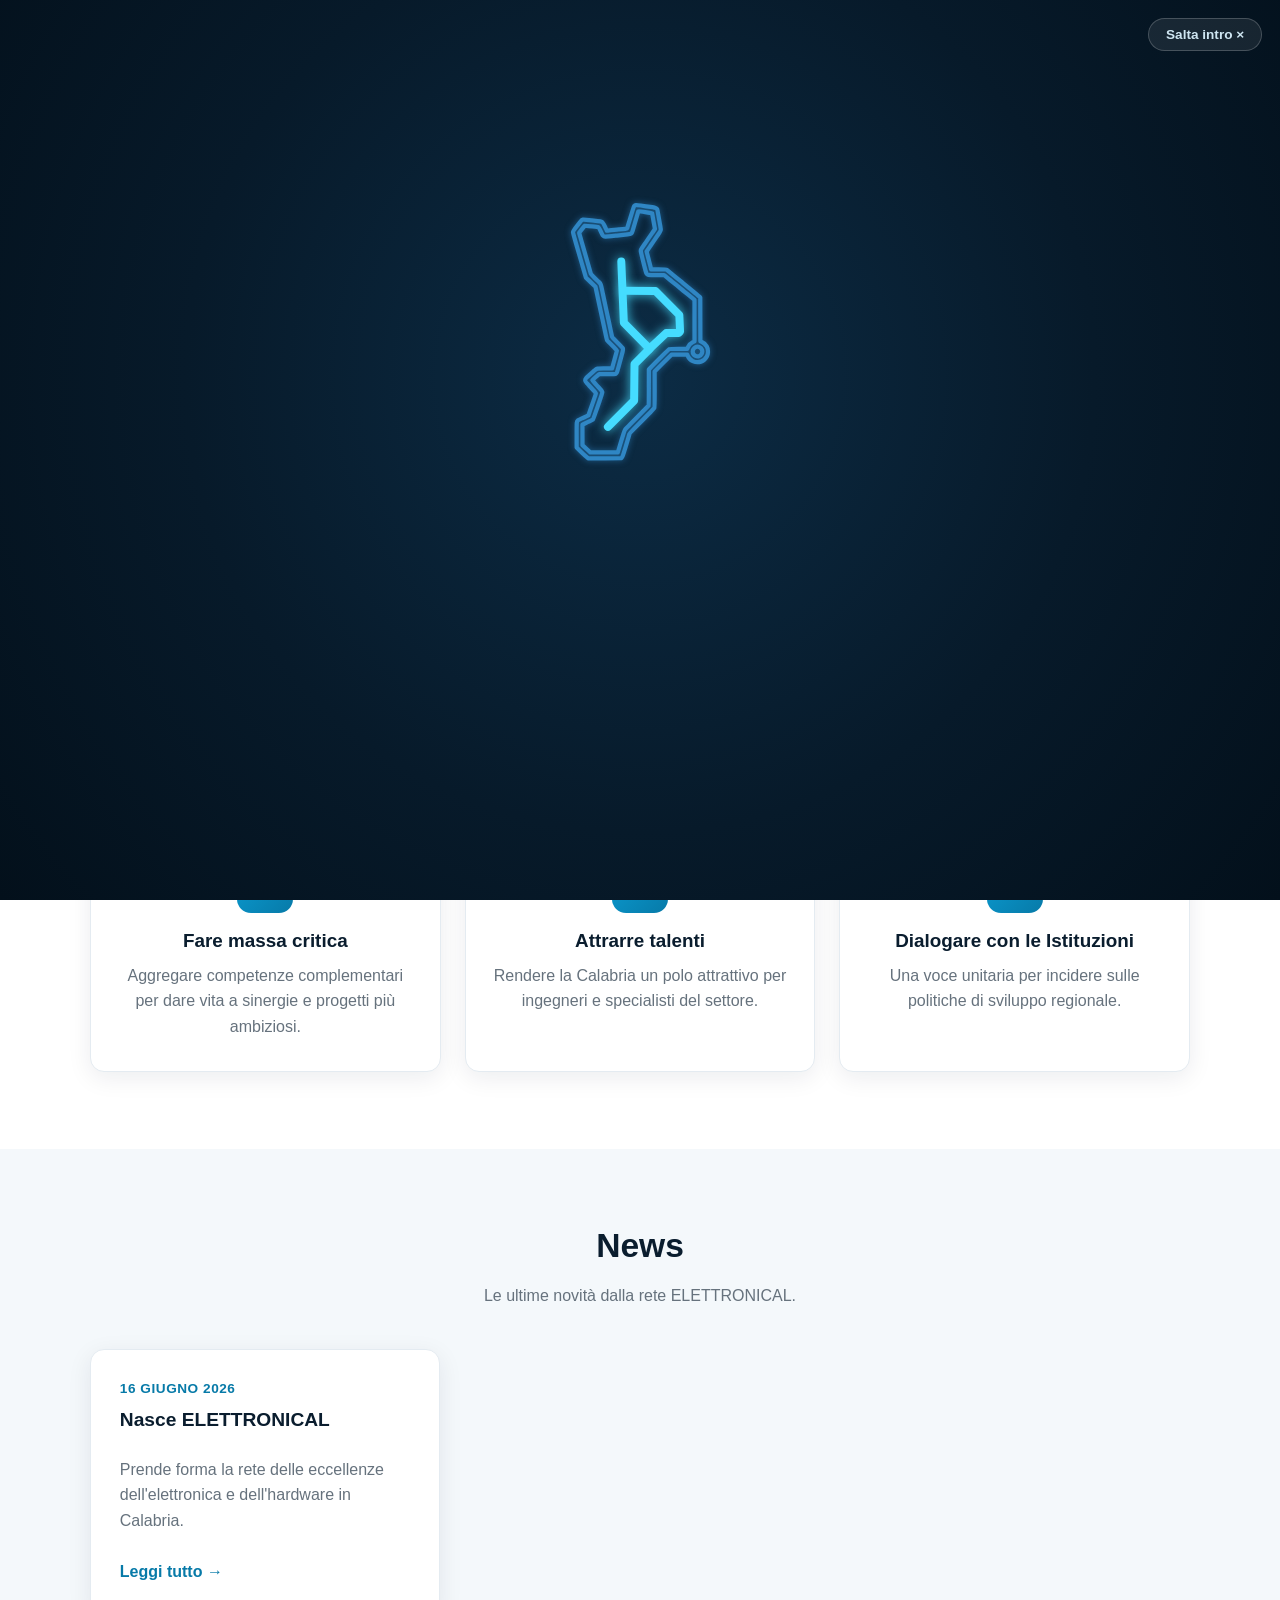
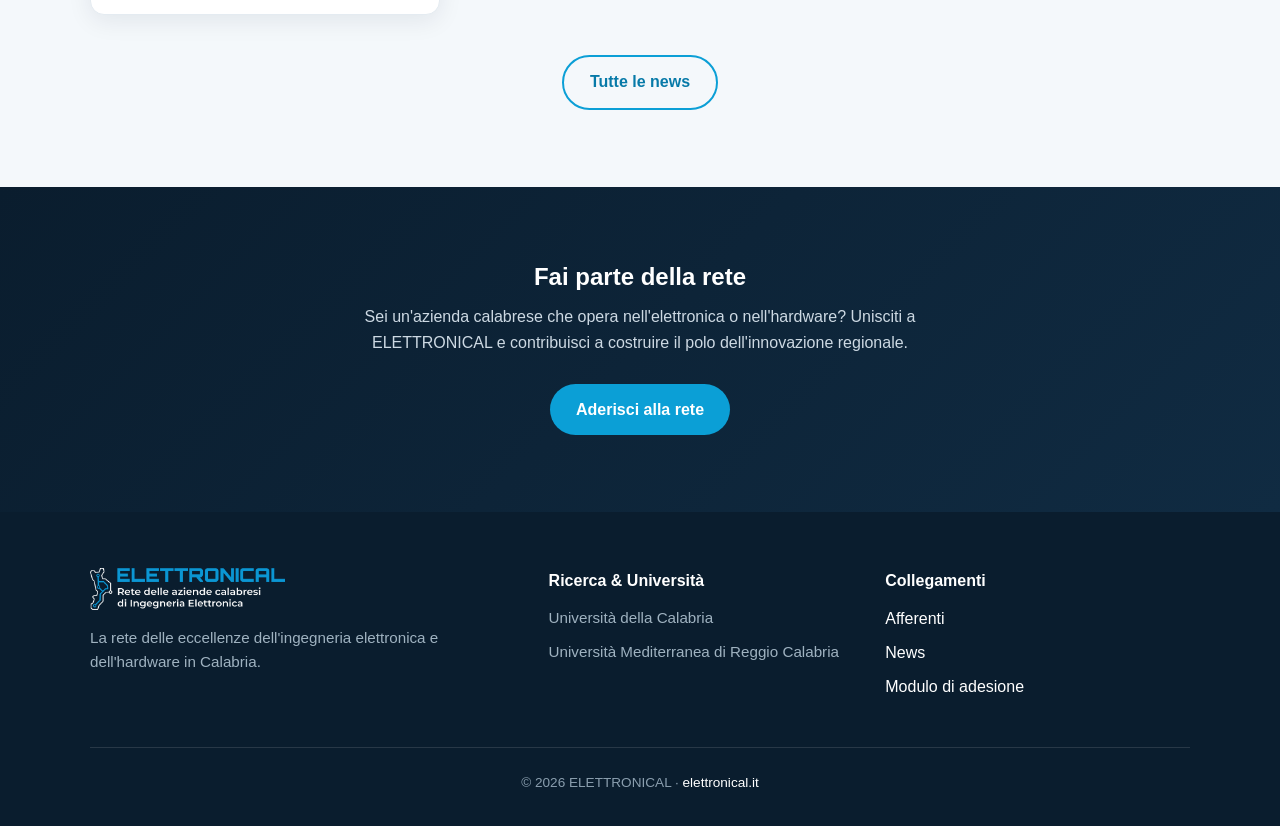
==== index.html @ 8ef4e726 "Intro: usa il logo essenziale scomposto (regione + circuito + nodi) Sostituisce il tracciato unico c" ====
<!DOCTYPE html>
<html lang="it">
<head>
  <meta charset="UTF-8">
  <meta name="viewport" content="width=device-width, initial-scale=1.0">
  <script>try{if(sessionStorage.getItem('ec_intro'))document.documentElement.className+=' intro-skip';}catch(e){}</script>
  <noscript><style>#intro{display:none!important}</style></noscript>
  <title>ELETTRONICAL — La rete delle aziende calabresi di Ingegneria Elettronica</title>
  <meta name="description" content="ELETTRONICAL è la rete strategica che unisce le eccellenze dell'ingegneria elettronica e dell'hardware in Calabria: massa critica, talenti e dialogo con le Istituzioni.">
  <link rel="icon" type="image/png" href="assets/favicon.png">
  <link rel="stylesheet" href="style.css">
  <meta property="og:title" content="ELETTRONICAL — La rete dell'elettronica calabrese">
  <meta property="og:description" content="La rete delle eccellenze dell'ingegneria elettronica e dell'hardware in Calabria.">
  <meta property="og:image" content="assets/og-banner.png">
  <meta property="og:type" content="website">
</head>
<body>

  <!-- Intro animata (solo home, una volta per sessione) -->
  <div id="intro" role="dialog" aria-label="Introduzione ELETTRONICAL">
    <button class="intro__skip" type="button" aria-label="Salta l'introduzione">Salta intro &times;</button>
    <div class="intro__stage">
      <svg class="intro__icon" viewBox="0 0 281.05499 527.40285" xmlns="http://www.w3.org/2000/svg" aria-hidden="true"></svg>
      <div class="intro__name">ELETTRONICAL</div>
      <div class="intro__sub">Rete delle aziende calabresi di Ingegneria Elettronica</div>
      <div class="intro__taglines"></div>
    </div>
  </div>

  <!-- Header -->
  <header class="site-header">
    <div class="container">
      <a class="logo" href="index.html" aria-label="ELETTRONICAL — home">
        <img src="assets/elettronical-logo.png" alt="ELETTRONICAL">
      </a>
      <nav class="main-nav">
        <a href="index.html" class="active">Home</a>
        <a href="afferenti.html">Afferenti</a>
        <a href="news.html">News</a>
      </nav>
    </div>
  </header>

  <main>

    <!-- Carosello -->
    <div class="carousel" aria-label="Immagini ELETTRONICAL" aria-roledescription="carosello">
      <div class="carousel__track">
        <div class="carousel__slide is-active" style="background-image:url('assets/carousel/slide-1.webp')" role="img" aria-label="ELETTRONICAL — slide 1"></div>
        <div class="carousel__slide" style="background-image:url('assets/carousel/slide-2.webp')" role="img" aria-label="ELETTRONICAL — slide 2"></div>
        <div class="carousel__slide" style="background-image:url('assets/carousel/slide-3.webp')" role="img" aria-label="ELETTRONICAL — slide 3"></div>
        <div class="carousel__slide" style="background-image:url('assets/carousel/slide-4.webp')" role="img" aria-label="ELETTRONICAL — slide 4"></div>
        <div class="carousel__slide" style="background-image:url('assets/carousel/slide-5.webp')" role="img" aria-label="ELETTRONICAL — slide 5"></div>
      </div>
      <button class="carousel__btn carousel__btn--prev" aria-label="Slide precedente">&#8249;</button>
      <button class="carousel__btn carousel__btn--next" aria-label="Slide successiva">&#8250;</button>
      <div class="carousel__dots" role="tablist" aria-label="Indicatori slide"></div>
    </div>

    <!-- Introduzione + obiettivi -->
    <section>
      <div class="container">
        <h2 class="section-title">Una rete, non una lista di contatti</h2>
        <p class="intro-lead">
          <strong>ELETTRONICAL</strong> è la rete strategica che unisce le eccellenze
          dell'ingegneria elettronica e dell'hardware in Calabria. Non un semplice elenco
          di aziende, ma un'<strong>alleanza operativa</strong> che mette a sistema il
          know-how locale per affrontare insieme sfide più grandi.
        </p>

        <div class="objectives">
          <div class="objective">
            <div class="objective__icon" aria-hidden="true">
              <svg viewBox="0 0 24 24" fill="none" stroke="currentColor" stroke-width="2" stroke-linecap="round" stroke-linejoin="round"><circle cx="9" cy="7" r="3"/><circle cx="17" cy="9" r="2.5"/><path d="M3 20c0-3.3 2.7-6 6-6s6 2.7 6 6"/><path d="M15.5 14.5c2.5.3 4.5 2.4 4.5 5"/></svg>
            </div>
            <h3>Fare massa critica</h3>
            <p>Aggregare competenze complementari per dare vita a sinergie e progetti più ambiziosi.</p>
          </div>
          <div class="objective">
            <div class="objective__icon" aria-hidden="true">
              <svg viewBox="0 0 24 24" fill="none" stroke="currentColor" stroke-width="2" stroke-linecap="round" stroke-linejoin="round"><path d="M12 3l2.3 4.7 5.2.8-3.8 3.7.9 5.1L12 15.9 7.4 17l.9-5.1L4.5 8.5l5.2-.8z"/></svg>
            </div>
            <h3>Attrarre talenti</h3>
            <p>Rendere la Calabria un polo attrattivo per ingegneri e specialisti del settore.</p>
          </div>
          <div class="objective">
            <div class="objective__icon" aria-hidden="true">
              <svg viewBox="0 0 24 24" fill="none" stroke="currentColor" stroke-width="2" stroke-linecap="round" stroke-linejoin="round"><path d="M3 21h18"/><path d="M5 21V10l7-5 7 5v11"/><path d="M9 21v-6h6v6"/></svg>
            </div>
            <h3>Dialogare con le Istituzioni</h3>
            <p>Una voce unitaria per incidere sulle politiche di sviluppo regionale.</p>
          </div>
        </div>
      </div>
    </section>

    <!-- News in evidenza -->
    <section class="bg-soft">
      <div class="container">
        <h2 class="section-title">News</h2>
        <p class="section-intro">Le ultime novità dalla rete ELETTRONICAL.</p>
        <div id="home-news" class="news-grid">
          <p class="loading">Caricamento delle notizie…</p>
        </div>
        <div class="center" style="margin-top:2.5rem">
          <a class="btn btn-outline" href="news.html">Tutte le news</a>
        </div>
      </div>
    </section>

    <!-- CTA adesione -->
    <section class="cta">
      <div class="container">
        <h2>Fai parte della rete</h2>
        <p>Sei un'azienda calabrese che opera nell'elettronica o nell'hardware?
           Unisciti a ELETTRONICAL e contribuisci a costruire il polo dell'innovazione regionale.</p>
        <a class="btn" href="https://tinyurl.com/elettronical" target="_blank" rel="noopener">Aderisci alla rete</a>
      </div>
    </section>

  </main>

  <!-- Footer -->
  <footer class="site-footer">
    <div class="container">
      <div class="footer-grid">
        <div>
          <img class="footer-logo" src="assets/elettronical-logo-light.png" alt="ELETTRONICAL">
          <p>La rete delle eccellenze dell'ingegneria elettronica e dell'hardware in Calabria.</p>
        </div>
        <div>
          <h4>Ricerca &amp; Università</h4>
          <p>Università della Calabria</p>
          <p>Università Mediterranea di Reggio Calabria</p>
        </div>
        <div>
          <h4>Collegamenti</h4>
          <ul>
            <li><a href="afferenti.html">Afferenti</a></li>
            <li><a href="news.html">News</a></li>
            <li><a href="https://tinyurl.com/elettronical" target="_blank" rel="noopener">Modulo di adesione</a></li>
          </ul>
        </div>
      </div>
      <div class="footer-bottom">
        © 2026 ELETTRONICAL · <a href="https://elettronical.it">elettronical.it</a>
      </div>
    </div>
  </footer>

  <script src="script.js"></script>
  <script src="assets/ec-icon.js"></script>
  <script src="intro.js"></script>
</body>
</html>
---- style.css ----
/* ===========================================================================
   ELETTRONICAL — foglio di stile unico
   Palette derivata dal logo: azzurro/ciano del wordmark, grigio della tagline,
   navy dei banner del carosello.
   =========================================================================== */

:root {
  --brand:        #0b9fd6;   /* azzurro ELETTRONICAL */
  --brand-dark:   #077aa8;
  --brand-darker: #055d80;
  --navy:         #0a1d2e;   /* sfondo scuro hero/footer */
  --navy-soft:    #102b42;
  --ink:          #2b343c;   /* testo principale */
  --muted:        #66727d;   /* testo secondario */
  --line:         #e4ebf1;   /* bordi */
  --bg:           #ffffff;
  --bg-soft:      #f4f8fb;   /* sezioni alternate */
  --radius:       14px;
  --shadow:       0 6px 24px rgba(10, 29, 46, .08);
  --shadow-hover: 0 12px 34px rgba(10, 29, 46, .14);
  --maxw:         1140px;
  --font: -apple-system, BlinkMacSystemFont, "Segoe UI", Roboto, Helvetica, Arial, sans-serif;
}

* { box-sizing: border-box; }

html { scroll-behavior: smooth; }

body {
  margin: 0;
  font-family: var(--font);
  color: var(--ink);
  background: var(--bg);
  line-height: 1.6;
  -webkit-font-smoothing: antialiased;
}

img { max-width: 100%; display: block; }

a { color: var(--brand-dark); text-decoration: none; }
a:hover { text-decoration: underline; }

h1, h2, h3 { line-height: 1.2; color: var(--navy); margin: 0 0 .5em; }
h2.section-title { font-size: clamp(1.5rem, 3vw, 2.1rem); text-align: center; }
.section-intro { text-align: center; color: var(--muted); max-width: 680px; margin: 0 auto 2.5rem; }

.container { width: 100%; max-width: var(--maxw); margin: 0 auto; padding: 0 20px; }

section { padding: clamp(3rem, 6vw, 5rem) 0; }
.bg-soft { background: var(--bg-soft); }

/* ---- Bottoni -------------------------------------------------------------- */
.btn {
  display: inline-block;
  background: var(--brand);
  color: #fff;
  padding: .8rem 1.6rem;
  border-radius: 999px;
  font-weight: 600;
  border: none;
  cursor: pointer;
  transition: background .2s ease, transform .2s ease, box-shadow .2s ease;
}
.btn:hover { background: var(--brand-dark); text-decoration: none; transform: translateY(-2px); box-shadow: var(--shadow); }
.btn-outline { background: transparent; color: var(--brand-dark); border: 2px solid var(--brand); }
.btn-outline:hover { background: var(--brand); color: #fff; }
.center { text-align: center; }

/* ---- Header --------------------------------------------------------------- */
.site-header {
  position: sticky; top: 0; z-index: 50;
  background: rgba(255, 255, 255, .92);
  backdrop-filter: saturate(180%) blur(8px);
  border-bottom: 1px solid var(--line);
}
.site-header .container {
  display: flex; align-items: center; justify-content: space-between;
  min-height: 72px; gap: 1rem;
}
.site-header .logo img { height: 38px; width: auto; }
.main-nav { display: flex; gap: 1.6rem; align-items: center; }
.main-nav a {
  color: var(--ink); font-weight: 600; font-size: .98rem;
  padding: .3rem 0; position: relative;
}
.main-nav a:hover { color: var(--brand-dark); text-decoration: none; }
.main-nav a.active { color: var(--brand-dark); }
.main-nav a.active::after {
  content: ""; position: absolute; left: 0; right: 0; bottom: -4px;
  height: 3px; background: var(--brand); border-radius: 3px;
}

/* ---- Carosello ------------------------------------------------------------ */
.carousel {
  position: relative;
  width: 100%;
  max-width: 1600px;
  margin: 0 auto;
  aspect-ratio: 1600 / 600;
  overflow: hidden;
  background: var(--navy);
}
.carousel__track { position: absolute; inset: 0; }
.carousel__slide {
  position: absolute; inset: 0;
  opacity: 0; transition: opacity .8s ease;
  background-size: cover; background-position: center;
}
.carousel__slide.is-active { opacity: 1; }
.carousel__btn {
  position: absolute; top: 50%; transform: translateY(-50%);
  width: 44px; height: 44px; border-radius: 50%;
  border: none; cursor: pointer;
  background: rgba(10, 29, 46, .45); color: #fff;
  font-size: 1.5rem; line-height: 44px; text-align: center;
  transition: background .2s ease;
  z-index: 3;
}
.carousel__btn:hover { background: var(--brand); }
.carousel__btn--prev { left: 16px; }
.carousel__btn--next { right: 16px; }
.carousel__dots {
  position: absolute; left: 0; right: 0; bottom: 16px;
  display: flex; justify-content: center; gap: 10px; z-index: 3;
}
.carousel__dot {
  width: 11px; height: 11px; border-radius: 50%;
  border: 2px solid #fff; background: transparent; cursor: pointer; padding: 0;
  transition: background .2s ease, transform .2s ease;
}
.carousel__dot.is-active { background: #fff; transform: scale(1.15); }

/* ---- Intro + obiettivi ---------------------------------------------------- */
.intro-lead {
  font-size: clamp(1.05rem, 2vw, 1.2rem);
  color: var(--ink); max-width: 820px; margin: 0 auto 2.8rem; text-align: center;
}
.intro-lead strong { color: var(--navy); }

.objectives {
  display: grid; gap: 1.5rem;
  grid-template-columns: repeat(auto-fit, minmax(260px, 1fr));
}
.objective {
  background: var(--bg); border: 1px solid var(--line); border-radius: var(--radius);
  padding: 2rem 1.6rem; text-align: center; box-shadow: var(--shadow);
  transition: transform .2s ease, box-shadow .2s ease;
}
.objective:hover { transform: translateY(-4px); box-shadow: var(--shadow-hover); }
.objective__icon {
  width: 56px; height: 56px; margin: 0 auto 1.1rem;
  display: grid; place-items: center;
  background: linear-gradient(135deg, var(--brand), var(--brand-dark));
  border-radius: 14px; color: #fff;
}
.objective__icon svg { width: 30px; height: 30px; }
.objective h3 { font-size: 1.18rem; }
.objective p { color: var(--muted); margin: 0; }

/* ---- Afferenti ------------------------------------------------------------ */
.members-grid {
  display: grid; gap: 1.6rem;
  grid-template-columns: repeat(auto-fill, minmax(280px, 1fr));
}
.member-card {
  background: var(--bg); border: 1px solid var(--line); border-radius: var(--radius);
  padding: 1.8rem; display: flex; flex-direction: column;
  box-shadow: var(--shadow); transition: transform .2s ease, box-shadow .2s ease;
}
.member-card:hover { transform: translateY(-4px); box-shadow: var(--shadow-hover); }
.member-card__logo {
  height: 88px; display: grid; place-items: center; margin-bottom: 1.2rem;
}
.member-card__logo img { max-height: 80px; max-width: 90%; width: auto; object-fit: contain; }
.member-card h3 { font-size: 1.15rem; margin-bottom: .35rem; }
.member-card p { color: var(--muted); margin: 0 0 1.1rem; flex: 1; }
.member-card a.member-link {
  font-weight: 600; align-self: flex-start;
  display: inline-flex; align-items: center; gap: .35rem;
}
.member-card a.member-link::after { content: "↗"; font-size: .9em; }

/* ---- News ----------------------------------------------------------------- */
.news-grid {
  display: grid; gap: 1.6rem;
  grid-template-columns: repeat(auto-fill, minmax(300px, 1fr));
}
.news-card {
  background: var(--bg); border: 1px solid var(--line); border-radius: var(--radius);
  padding: 1.8rem; box-shadow: var(--shadow);
  display: flex; flex-direction: column;
  transition: transform .2s ease, box-shadow .2s ease;
}
.news-card:hover { transform: translateY(-4px); box-shadow: var(--shadow-hover); }
.news-card__date, .news-date {
  color: var(--brand-dark); font-weight: 600; font-size: .85rem;
  text-transform: uppercase; letter-spacing: .04em; margin-bottom: .5rem;
}
.news-card h3 { font-size: 1.2rem; }
.news-card p { color: var(--muted); flex: 1; }
.news-card a.read-more { font-weight: 600; align-self: flex-start; margin-top: .6rem; }

/* news.html — articoli completi */
.news-list { max-width: 800px; margin: 0 auto; display: grid; gap: 2.5rem; }
.news-article {
  border-bottom: 1px solid var(--line); padding-bottom: 2.5rem;
  scroll-margin-top: 90px;
}
.news-article:last-child { border-bottom: none; }
.news-article h2 { font-size: clamp(1.35rem, 2.5vw, 1.8rem); margin-bottom: .4rem; }
.news-article .news-body p { margin: 0 0 1rem; color: var(--ink); }

/* ---- CTA banner ----------------------------------------------------------- */
.cta {
  background: linear-gradient(135deg, var(--navy), var(--navy-soft));
  color: #fff; text-align: center;
}
.cta h2 { color: #fff; }
.cta p { color: #cdd9e3; max-width: 620px; margin: 0 auto 1.8rem; }
.cta .btn { background: var(--brand); }
.cta .btn:hover { background: #fff; color: var(--brand-dark); }

/* ---- Footer --------------------------------------------------------------- */
.site-footer { background: var(--navy); color: #c3d1dc; padding: 3.5rem 0 2rem; }
.site-footer a { color: #fff; }
.footer-grid {
  display: grid; gap: 2rem; grid-template-columns: 1.4fr 1fr 1fr;
  margin-bottom: 2.5rem;
}
.site-footer img.footer-logo { height: 42px; margin-bottom: 1rem; }
.site-footer h4 { color: #fff; font-size: 1rem; margin: 0 0 .8rem; }
.site-footer ul { list-style: none; padding: 0; margin: 0; }
.site-footer li { margin-bottom: .5rem; }
.site-footer p { margin: 0 0 .6rem; color: #9fb2c0; font-size: .95rem; }
.footer-bottom {
  border-top: 1px solid rgba(255, 255, 255, .12); padding-top: 1.5rem;
  text-align: center; font-size: .85rem; color: #8a9eae;
}

/* ---- Page hero (afferenti / news) ---------------------------------------- */
.page-hero {
  background: linear-gradient(135deg, var(--navy), var(--navy-soft));
  color: #fff; padding: clamp(2.5rem, 6vw, 4rem) 0; text-align: center;
}
.page-hero h1 { color: #fff; font-size: clamp(1.8rem, 4vw, 2.6rem); }
.page-hero p { color: #cdd9e3; max-width: 640px; margin: .5rem auto 0; }

/* ---- Stato / vuoto -------------------------------------------------------- */
.loading, .empty { text-align: center; color: var(--muted); padding: 2rem 0; }

/* ---- Responsive ----------------------------------------------------------- */
@media (max-width: 760px) {
  .footer-grid { grid-template-columns: 1fr; gap: 1.6rem; }
  .site-header .logo img { height: 32px; }
  .main-nav { gap: 1.1rem; }
  .main-nav a { font-size: .92rem; }
  .carousel__btn { width: 38px; height: 38px; line-height: 38px; font-size: 1.25rem; }
}

/* ===========================================================================
   Intro animata (splash) — solo home, una volta per sessione
   =========================================================================== */
#intro {
  position: fixed; inset: 0; z-index: 1000;
  display: flex; align-items: center; justify-content: center;
  background: radial-gradient(circle at 50% 42%, #0c2c45 0%, #071a2a 55%, #03101b 100%);
  overflow: hidden; opacity: 1; transition: opacity .8s ease;
}
.intro-skip #intro { display: none !important; }   /* già vista in questa sessione */
#intro.intro--done { opacity: 0; pointer-events: none; }
body.intro-lock { overflow: hidden; }

.intro__skip {
  position: absolute; top: 18px; right: 18px; z-index: 5;
  background: rgba(255, 255, 255, .08); color: #cfe6f2;
  border: 1px solid rgba(255, 255, 255, .2); border-radius: 999px;
  padding: .5rem 1.05rem; font: 600 .85rem var(--font); cursor: pointer;
  transition: background .2s ease;
}
.intro__skip:hover { background: rgba(255, 255, 255, .2); }

.intro__stage { display: flex; flex-direction: column; align-items: center; text-align: center; padding: 1.5rem; }

.intro__icon { width: clamp(92px, 15vh, 150px); height: auto; overflow: visible; margin-bottom: 1.4rem; }
.intro__icon .ec-region, .intro__icon .ec-inner {
  fill: none; stroke-linecap: round; stroke-linejoin: round;
}
.intro__icon .ec-region {
  stroke: #2f86c4; stroke-width: 5;
  filter: drop-shadow(0 0 4px rgba(47, 134, 196, .6));
}
.intro__icon .ec-inner {
  stroke: #45dcff; stroke-width: 9.368;
  filter: drop-shadow(0 0 6px rgba(69, 220, 255, .9));
}
.intro__icon .ec-node {
  fill: #071a2a; stroke: #45dcff; stroke-width: 6.87;
  opacity: 0; transform: scale(.1);
  transform-box: fill-box; transform-origin: center;
}
.intro__icon .ec-node--mid { fill: #eaf6fb; }
#intro.nodes-in .intro__icon .ec-node { animation: ec-node-pop .45s cubic-bezier(.34, 1.56, .64, 1) forwards; }
@keyframes ec-node-pop { to { opacity: 1; transform: scale(1); } }
@keyframes ec-pulse {
  0%   { filter: drop-shadow(0 0 4px rgba(69, 220, 255, .55)); }
  50%  { filter: drop-shadow(0 0 18px rgba(69, 220, 255, 1)); }
  100% { filter: drop-shadow(0 0 9px rgba(69, 220, 255, .85)); }
}
#intro.nodes-in .intro__icon { animation: ec-pulse 1.3s ease 1; }

.intro__name {
  display: flex; gap: .015em; justify-content: center;
  font-weight: 800; letter-spacing: .06em; line-height: 1;
  font-size: clamp(1.9rem, 7vw, 3.7rem);
  color: #3fcdf3; text-shadow: 0 0 22px rgba(63, 205, 243, .45);
}
.intro__name span { display: inline-block; opacity: 0; transform: translateY(16px); }
#intro.name-in .intro__name span { animation: ec-letter .5s ease forwards; }
@keyframes ec-letter { to { opacity: 1; transform: translateY(0); } }

.intro__sub {
  margin-top: .85rem; max-width: 34ch; color: #8fc7e0;
  font-size: clamp(.82rem, 2.4vw, 1.05rem); letter-spacing: .02em;
  opacity: 0; transform: translateY(8px); transition: opacity .6s ease, transform .6s ease;
}
#intro.sub-in .intro__sub { opacity: 1; transform: none; }

.intro__taglines { margin-top: 1.9rem; min-height: 3.6em; display: flex; align-items: center; justify-content: center; }
.intro__tagline {
  max-width: 26ch; color: #e2f3fb; font-weight: 600;
  font-size: clamp(1.05rem, 3.2vw, 1.55rem);
  opacity: 0; transform: translateY(10px); transition: opacity .5s ease, transform .5s ease;
}
.intro__tagline.is-show { opacity: 1; transform: none; }

@media (prefers-reduced-motion: reduce) {
  .intro__trace, .intro__sub, .intro__tagline { transition: none; }
  #intro.icon-fill .intro__icon { animation: none; }
}
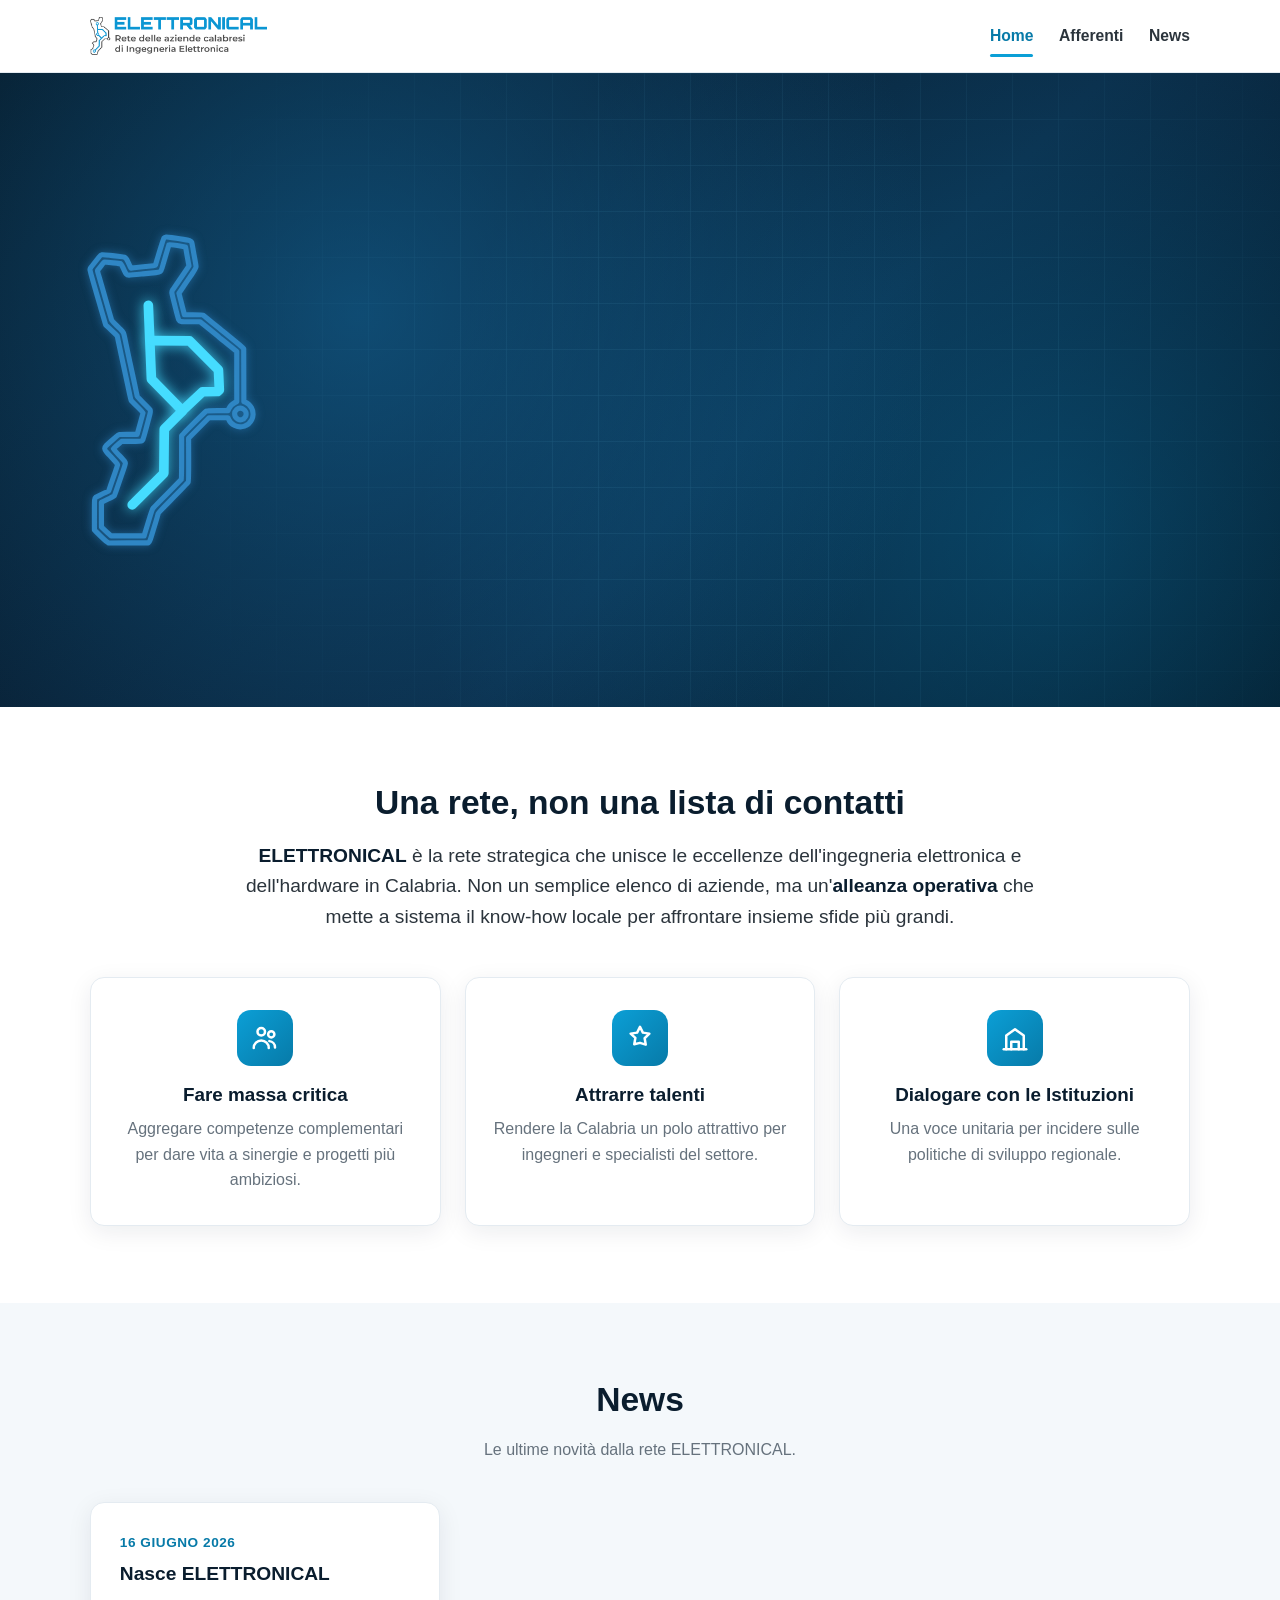
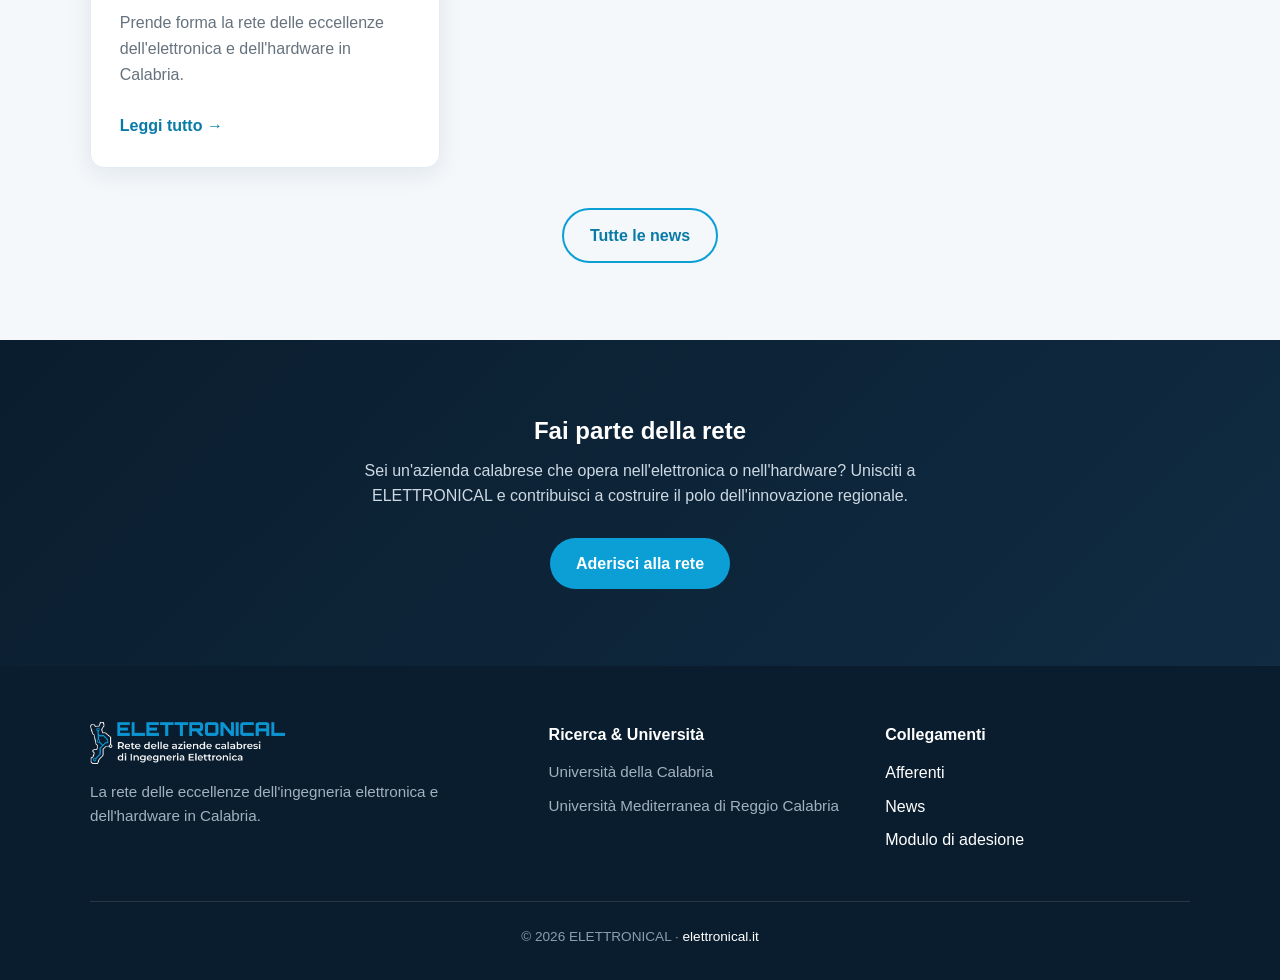
==== commit 8bf3db30: "Sostituisce intro/carosello con un hero animato inline nell'area banner - niente più splash a tutto " ====
--- a/index.html
+++ b/index.html
@@ -3,29 +3,16 @@
 <head>
   <meta charset="UTF-8">
   <meta name="viewport" content="width=device-width, initial-scale=1.0">
-  <script>try{if(sessionStorage.getItem('ec_intro'))document.documentElement.className+=' intro-skip';}catch(e){}</script>
-  <noscript><style>#intro{display:none!important}</style></noscript>
   <title>ELETTRONICAL — La rete delle aziende calabresi di Ingegneria Elettronica</title>
   <meta name="description" content="ELETTRONICAL è la rete strategica che unisce le eccellenze dell'ingegneria elettronica e dell'hardware in Calabria: massa critica, talenti e dialogo con le Istituzioni.">
   <link rel="icon" type="image/png" href="assets/favicon.png">
-  <link rel="stylesheet" href="style.css">
+  <link rel="stylesheet" href="style.css?v=3">
   <meta property="og:title" content="ELETTRONICAL — La rete dell'elettronica calabrese">
   <meta property="og:description" content="La rete delle eccellenze dell'ingegneria elettronica e dell'hardware in Calabria.">
   <meta property="og:image" content="assets/og-banner.png">
   <meta property="og:type" content="website">
 </head>
 <body>
-
-  <!-- Intro animata (solo home, una volta per sessione) -->
-  <div id="intro" role="dialog" aria-label="Introduzione ELETTRONICAL">
-    <button class="intro__skip" type="button" aria-label="Salta l'introduzione">Salta intro &times;</button>
-    <div class="intro__stage">
-      <svg class="intro__icon" viewBox="0 0 281.05499 527.40285" xmlns="http://www.w3.org/2000/svg" aria-hidden="true"></svg>
-      <div class="intro__name">ELETTRONICAL</div>
-      <div class="intro__sub">Rete delle aziende calabresi di Ingegneria Elettronica</div>
-      <div class="intro__taglines"></div>
-    </div>
-  </div>
 
   <!-- Header -->
   <header class="site-header">
@@ -43,19 +30,17 @@
 
   <main>
 
-    <!-- Carosello -->
-    <div class="carousel" aria-label="Immagini ELETTRONICAL" aria-roledescription="carosello">
-      <div class="carousel__track">
-        <div class="carousel__slide is-active" style="background-image:url('assets/carousel/slide-1.webp')" role="img" aria-label="ELETTRONICAL — slide 1"></div>
-        <div class="carousel__slide" style="background-image:url('assets/carousel/slide-2.webp')" role="img" aria-label="ELETTRONICAL — slide 2"></div>
-        <div class="carousel__slide" style="background-image:url('assets/carousel/slide-3.webp')" role="img" aria-label="ELETTRONICAL — slide 3"></div>
-        <div class="carousel__slide" style="background-image:url('assets/carousel/slide-4.webp')" role="img" aria-label="ELETTRONICAL — slide 4"></div>
-        <div class="carousel__slide" style="background-image:url('assets/carousel/slide-5.webp')" role="img" aria-label="ELETTRONICAL — slide 5"></div>
+    <!-- Hero animato (il circuito si disegna nella Calabria, poi scorrono i banner) -->
+    <section class="hero" aria-label="ELETTRONICAL — la rete dell'elettronica calabrese">
+      <div class="hero__bg" aria-hidden="true"></div>
+      <div class="hero__inner">
+        <svg class="hero__icon" viewBox="0 0 281.05499 527.40285" xmlns="http://www.w3.org/2000/svg" aria-hidden="true"></svg>
+        <div class="hero__text">
+          <div class="hero__name" aria-label="ELETTRONICAL">ELETTRONICAL</div>
+          <div class="hero__tagline" id="hero-tagline" aria-live="polite">La rete delle aziende calabresi in Ingegneria Elettronica</div>
+        </div>
       </div>
-      <button class="carousel__btn carousel__btn--prev" aria-label="Slide precedente">&#8249;</button>
-      <button class="carousel__btn carousel__btn--next" aria-label="Slide successiva">&#8250;</button>
-      <div class="carousel__dots" role="tablist" aria-label="Indicatori slide"></div>
-    </div>
+    </section>
 
     <!-- Introduzione + obiettivi -->
     <section>
@@ -148,8 +133,8 @@
     </div>
   </footer>
 
-  <script src="script.js"></script>
-  <script src="assets/ec-icon.js"></script>
-  <script src="intro.js"></script>
+  <script src="script.js?v=3"></script>
+  <script src="assets/ec-icon.js?v=3"></script>
+  <script src="hero.js?v=3"></script>
 </body>
 </html>
--- a/style.css
+++ b/style.css
@@ -258,82 +258,75 @@
 }
 
 /* ===========================================================================
-   Intro animata (splash) — solo home, una volta per sessione
+   Hero animato — area banner della home: il circuito si disegna nella Calabria,
+   appare ELETTRONICAL e scorrono in ciclo i testi dei banner.
    =========================================================================== */
-#intro {
-  position: fixed; inset: 0; z-index: 1000;
-  display: flex; align-items: center; justify-content: center;
-  background: radial-gradient(circle at 50% 42%, #0c2c45 0%, #071a2a 55%, #03101b 100%);
-  overflow: hidden; opacity: 1; transition: opacity .8s ease;
-}
-.intro-skip #intro { display: none !important; }   /* già vista in questa sessione */
-#intro.intro--done { opacity: 0; pointer-events: none; }
-body.intro-lock { overflow: hidden; }
-
-.intro__skip {
-  position: absolute; top: 18px; right: 18px; z-index: 5;
-  background: rgba(255, 255, 255, .08); color: #cfe6f2;
-  border: 1px solid rgba(255, 255, 255, .2); border-radius: 999px;
-  padding: .5rem 1.05rem; font: 600 .85rem var(--font); cursor: pointer;
-  transition: background .2s ease;
-}
-.intro__skip:hover { background: rgba(255, 255, 255, .2); }
-
-.intro__stage { display: flex; flex-direction: column; align-items: center; text-align: center; padding: 1.5rem; }
-
-.intro__icon { width: clamp(92px, 15vh, 150px); height: auto; overflow: visible; margin-bottom: 1.4rem; }
-.intro__icon .ec-region, .intro__icon .ec-inner {
-  fill: none; stroke-linecap: round; stroke-linejoin: round;
-}
-.intro__icon .ec-region {
-  stroke: #2f86c4; stroke-width: 5;
-  filter: drop-shadow(0 0 4px rgba(47, 134, 196, .6));
-}
-.intro__icon .ec-inner {
-  stroke: #45dcff; stroke-width: 9.368;
-  filter: drop-shadow(0 0 6px rgba(69, 220, 255, .9));
-}
-.intro__icon .ec-node {
+.hero { position: relative; width: 100%; overflow: hidden; color: #fff; background: #071a2a; }
+.hero__bg {
+  position: absolute; inset: 0; z-index: 1;
+  background:
+    radial-gradient(circle at 28% 38%, rgba(20, 110, 165, .55), transparent 58%),
+    radial-gradient(circle at 82% 72%, rgba(11, 130, 185, .38), transparent 55%),
+    linear-gradient(135deg, #061826 0%, #0b2842 58%, #03101b 100%);
+}
+.hero__bg::after {                       /* trama leggera tipo circuito */
+  content: ""; position: absolute; inset: 0; opacity: .13;
+  background-image:
+    linear-gradient(90deg, rgba(120, 220, 255, .5) 1px, transparent 1px),
+    linear-gradient(rgba(120, 220, 255, .5) 1px, transparent 1px);
+  background-size: 46px 46px;
+  -webkit-mask-image: radial-gradient(circle at 62% 50%, #000 28%, transparent 76%);
+          mask-image: radial-gradient(circle at 62% 50%, #000 28%, transparent 76%);
+}
+.hero__inner {
+  position: relative; z-index: 2; max-width: var(--maxw); margin: 0 auto;
+  padding: clamp(2rem, 5vw, 3.5rem) 20px; min-height: clamp(340px, 56vh, 480px);
+  display: flex; align-items: center; gap: clamp(1.5rem, 5vw, 4rem);
+}
+.hero__icon { height: clamp(190px, 34vh, 330px); width: auto; flex: none; overflow: visible; }
+.hero__icon .ec-region, .hero__icon .ec-inner { fill: none; stroke-linecap: round; stroke-linejoin: round; }
+.hero__icon .ec-region { stroke: #2f86c4; stroke-width: 5; filter: drop-shadow(0 0 4px rgba(47, 134, 196, .6)); }
+.hero__icon .ec-inner { stroke: #45dcff; stroke-width: 9.368; filter: drop-shadow(0 0 6px rgba(69, 220, 255, .9)); }
+.hero__icon .ec-node {
   fill: #071a2a; stroke: #45dcff; stroke-width: 6.87;
-  opacity: 0; transform: scale(.1);
-  transform-box: fill-box; transform-origin: center;
-}
-.intro__icon .ec-node--mid { fill: #eaf6fb; }
-#intro.nodes-in .intro__icon .ec-node { animation: ec-node-pop .45s cubic-bezier(.34, 1.56, .64, 1) forwards; }
+  opacity: 0; transform: scale(.1); transform-box: fill-box; transform-origin: center;
+}
+.hero__icon .ec-node--mid { fill: #eaf6fb; }
+.hero.is-nodes .hero__icon .ec-node { animation: ec-node-pop .45s cubic-bezier(.34, 1.56, .64, 1) forwards; }
 @keyframes ec-node-pop { to { opacity: 1; transform: scale(1); } }
 @keyframes ec-pulse {
   0%   { filter: drop-shadow(0 0 4px rgba(69, 220, 255, .55)); }
   50%  { filter: drop-shadow(0 0 18px rgba(69, 220, 255, 1)); }
   100% { filter: drop-shadow(0 0 9px rgba(69, 220, 255, .85)); }
 }
-#intro.nodes-in .intro__icon { animation: ec-pulse 1.3s ease 1; }
-
-.intro__name {
-  display: flex; gap: .015em; justify-content: center;
-  font-weight: 800; letter-spacing: .06em; line-height: 1;
-  font-size: clamp(1.9rem, 7vw, 3.7rem);
-  color: #3fcdf3; text-shadow: 0 0 22px rgba(63, 205, 243, .45);
-}
-.intro__name span { display: inline-block; opacity: 0; transform: translateY(16px); }
-#intro.name-in .intro__name span { animation: ec-letter .5s ease forwards; }
+.hero.is-nodes .hero__icon { animation: ec-pulse 1.3s ease 1; }
+
+.hero__text { flex: 1; min-width: 0; }
+.hero__name {
+  display: flex; flex-wrap: nowrap; gap: .01em;
+  font-weight: 800; letter-spacing: .05em; line-height: 1;
+  font-size: clamp(2rem, 7vw, 4.4rem);
+  color: #eaf6fb; text-shadow: 0 0 26px rgba(63, 205, 243, .4);
+}
+.hero__name span { display: inline-block; opacity: 0; transform: translateY(18px); }
+.hero.is-name .hero__name span { animation: ec-letter .5s ease forwards; }
 @keyframes ec-letter { to { opacity: 1; transform: translateY(0); } }
 
-.intro__sub {
-  margin-top: .85rem; max-width: 34ch; color: #8fc7e0;
-  font-size: clamp(.82rem, 2.4vw, 1.05rem); letter-spacing: .02em;
-  opacity: 0; transform: translateY(8px); transition: opacity .6s ease, transform .6s ease;
-}
-#intro.sub-in .intro__sub { opacity: 1; transform: none; }
-
-.intro__taglines { margin-top: 1.9rem; min-height: 3.6em; display: flex; align-items: center; justify-content: center; }
-.intro__tagline {
-  max-width: 26ch; color: #e2f3fb; font-weight: 600;
-  font-size: clamp(1.05rem, 3.2vw, 1.55rem);
-  opacity: 0; transform: translateY(10px); transition: opacity .5s ease, transform .5s ease;
-}
-.intro__tagline.is-show { opacity: 1; transform: none; }
-
+.hero__tagline {
+  margin-top: 1.1rem; min-height: 3.1em; max-width: 30ch;
+  font-weight: 600; color: #bfe3f5; line-height: 1.35;
+  font-size: clamp(1.05rem, 3vw, 1.7rem);
+  opacity: 0; transform: translateY(10px); transition: opacity .55s ease, transform .55s ease;
+}
+.hero__tagline.is-show { opacity: 1; transform: none; }
+
+@media (max-width: 760px) {
+  .hero__inner { flex-direction: column; text-align: center; gap: 1.4rem; min-height: 0; }
+  .hero__icon { height: clamp(170px, 30vh, 250px); }
+  .hero__name { justify-content: center; }
+  .hero__tagline { margin-left: auto; margin-right: auto; }
+}
 @media (prefers-reduced-motion: reduce) {
-  .intro__trace, .intro__sub, .intro__tagline { transition: none; }
-  #intro.icon-fill .intro__icon { animation: none; }
-}
+  .hero__tagline { transition: none; }
+  .hero.is-nodes .hero__icon { animation: none; }
+}
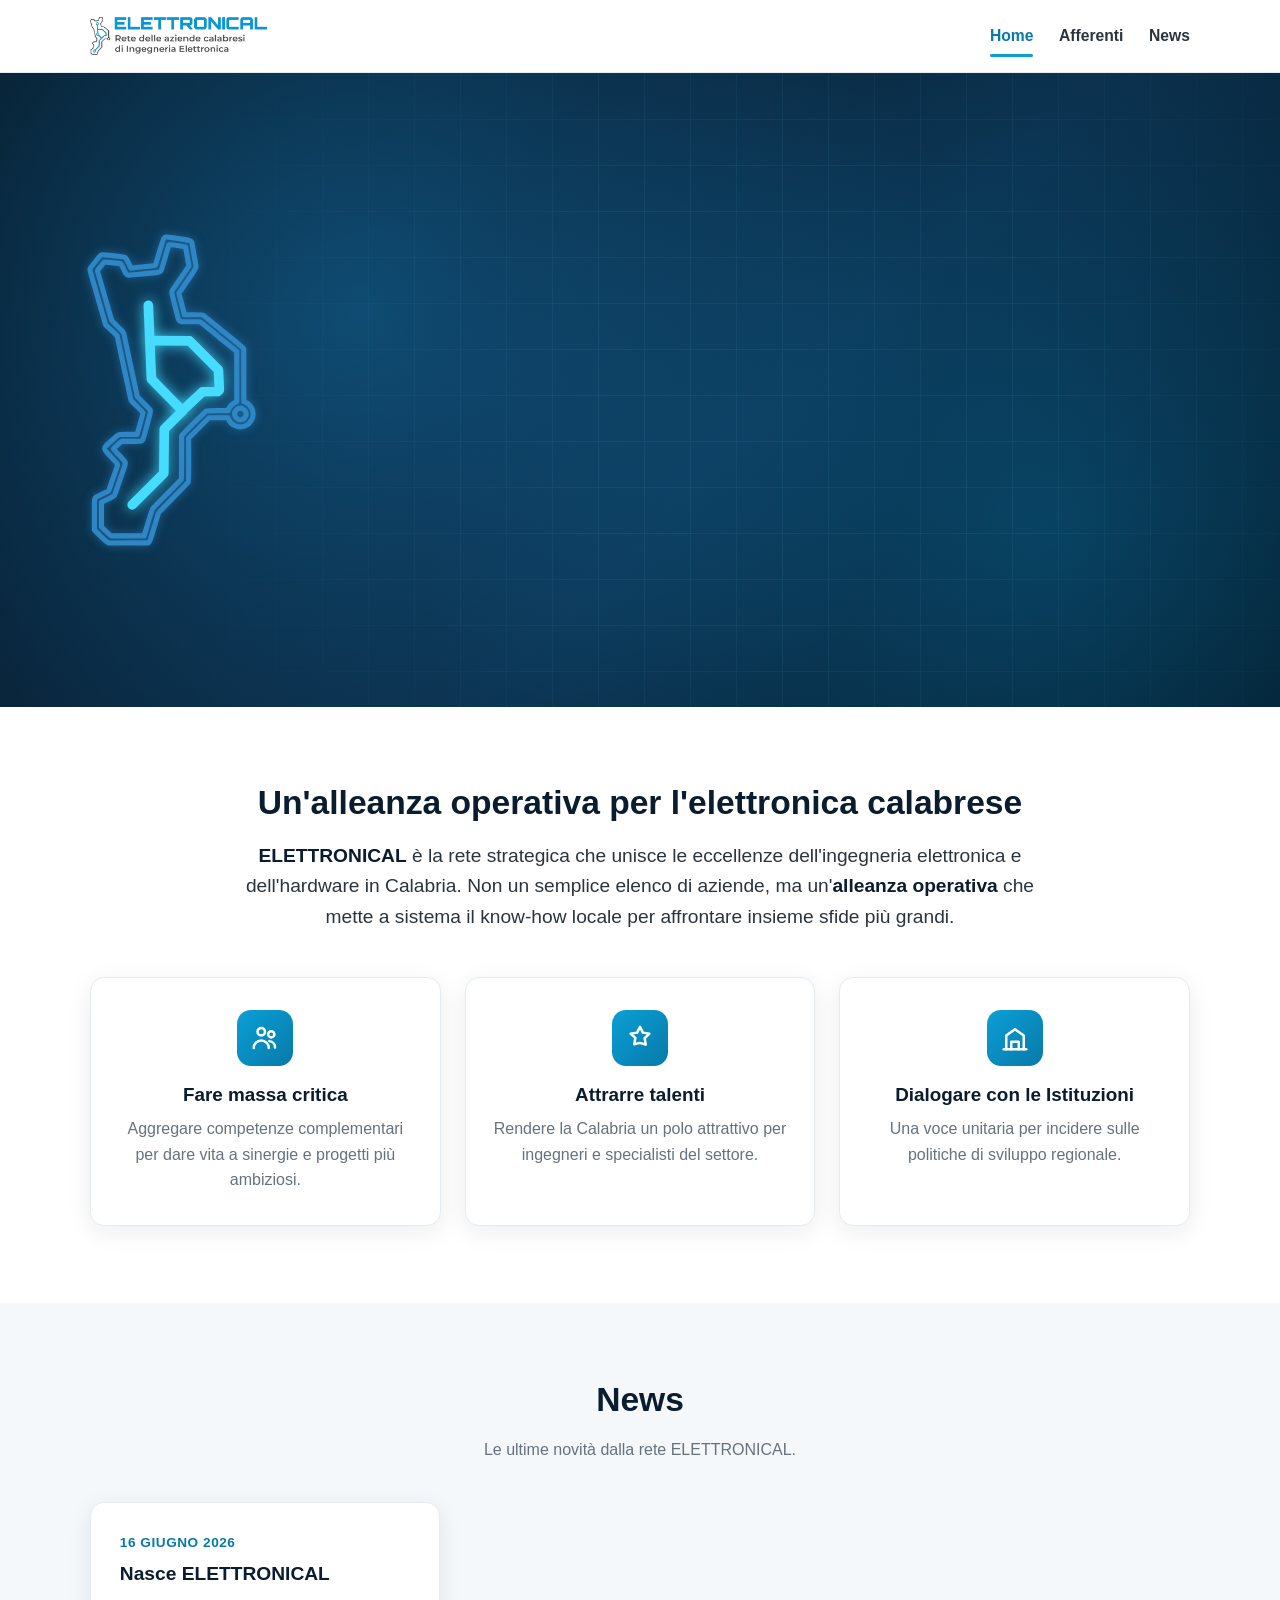
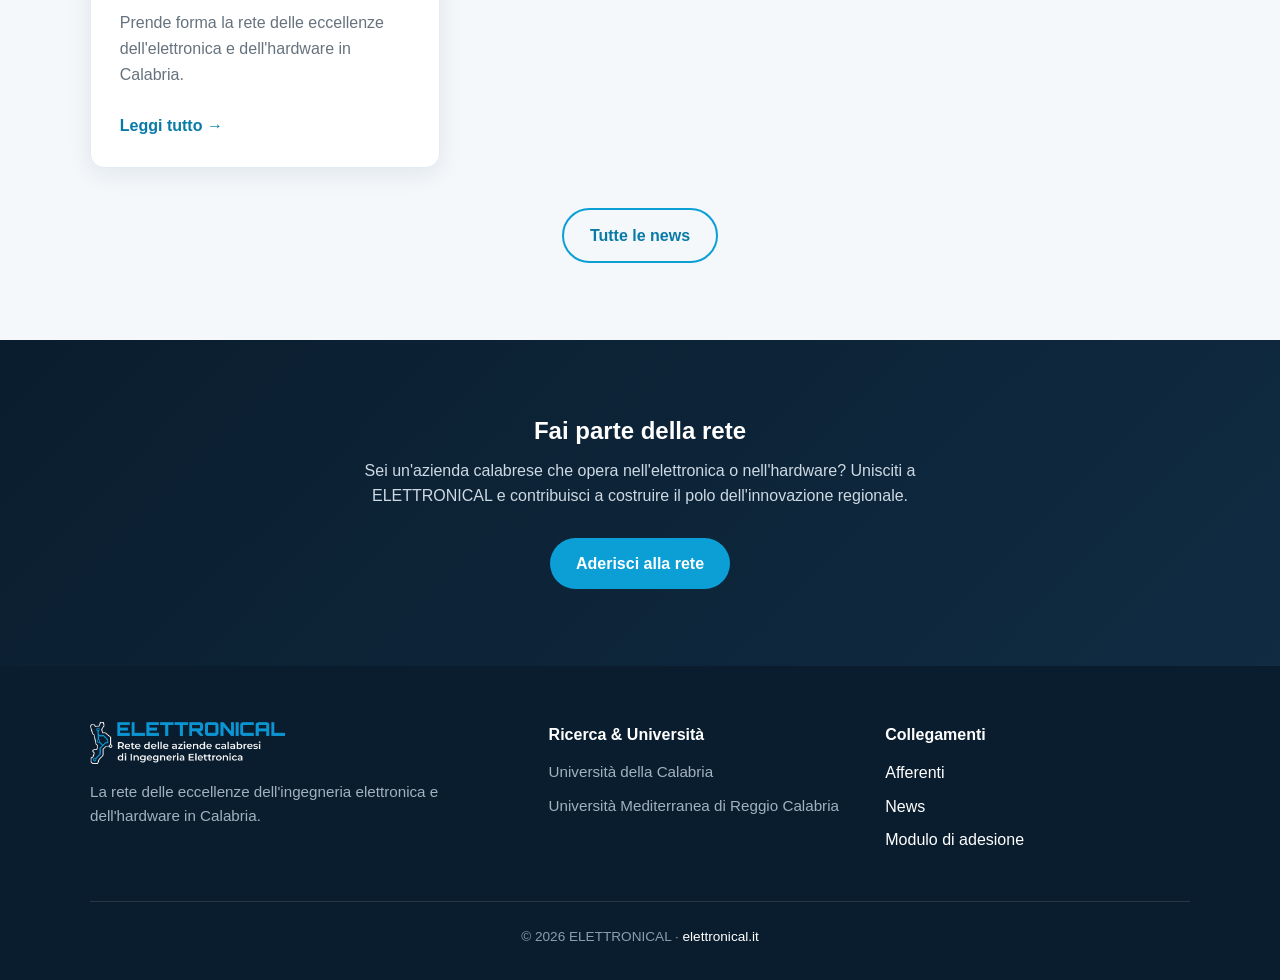
==== commit 31216cd5: "Home: titolo sezione intro -> 'Un'alleanza operativa per l'elettronica calabrese' Co-Authored-By: Cl" ====
--- a/index.html
+++ b/index.html
@@ -17,11 +17,11 @@
   <!-- Header -->
   <header class="site-header">
     <div class="container">
-      <a class="logo" href="index.html" aria-label="ELETTRONICAL — home">
+      <a class="logo" href="/" aria-label="ELETTRONICAL — home">
         <img src="assets/elettronical-logo.png" alt="ELETTRONICAL">
       </a>
       <nav class="main-nav">
-        <a href="index.html" class="active">Home</a>
+        <a href="/" class="active">Home</a>
         <a href="afferenti.html">Afferenti</a>
         <a href="news.html">News</a>
       </nav>
@@ -45,7 +45,7 @@
     <!-- Introduzione + obiettivi -->
     <section>
       <div class="container">
-        <h2 class="section-title">Una rete, non una lista di contatti</h2>
+        <h2 class="section-title">Un'alleanza operativa per l'elettronica calabrese</h2>
         <p class="intro-lead">
           <strong>ELETTRONICAL</strong> è la rete strategica che unisce le eccellenze
           dell'ingegneria elettronica e dell'hardware in Calabria. Non un semplice elenco
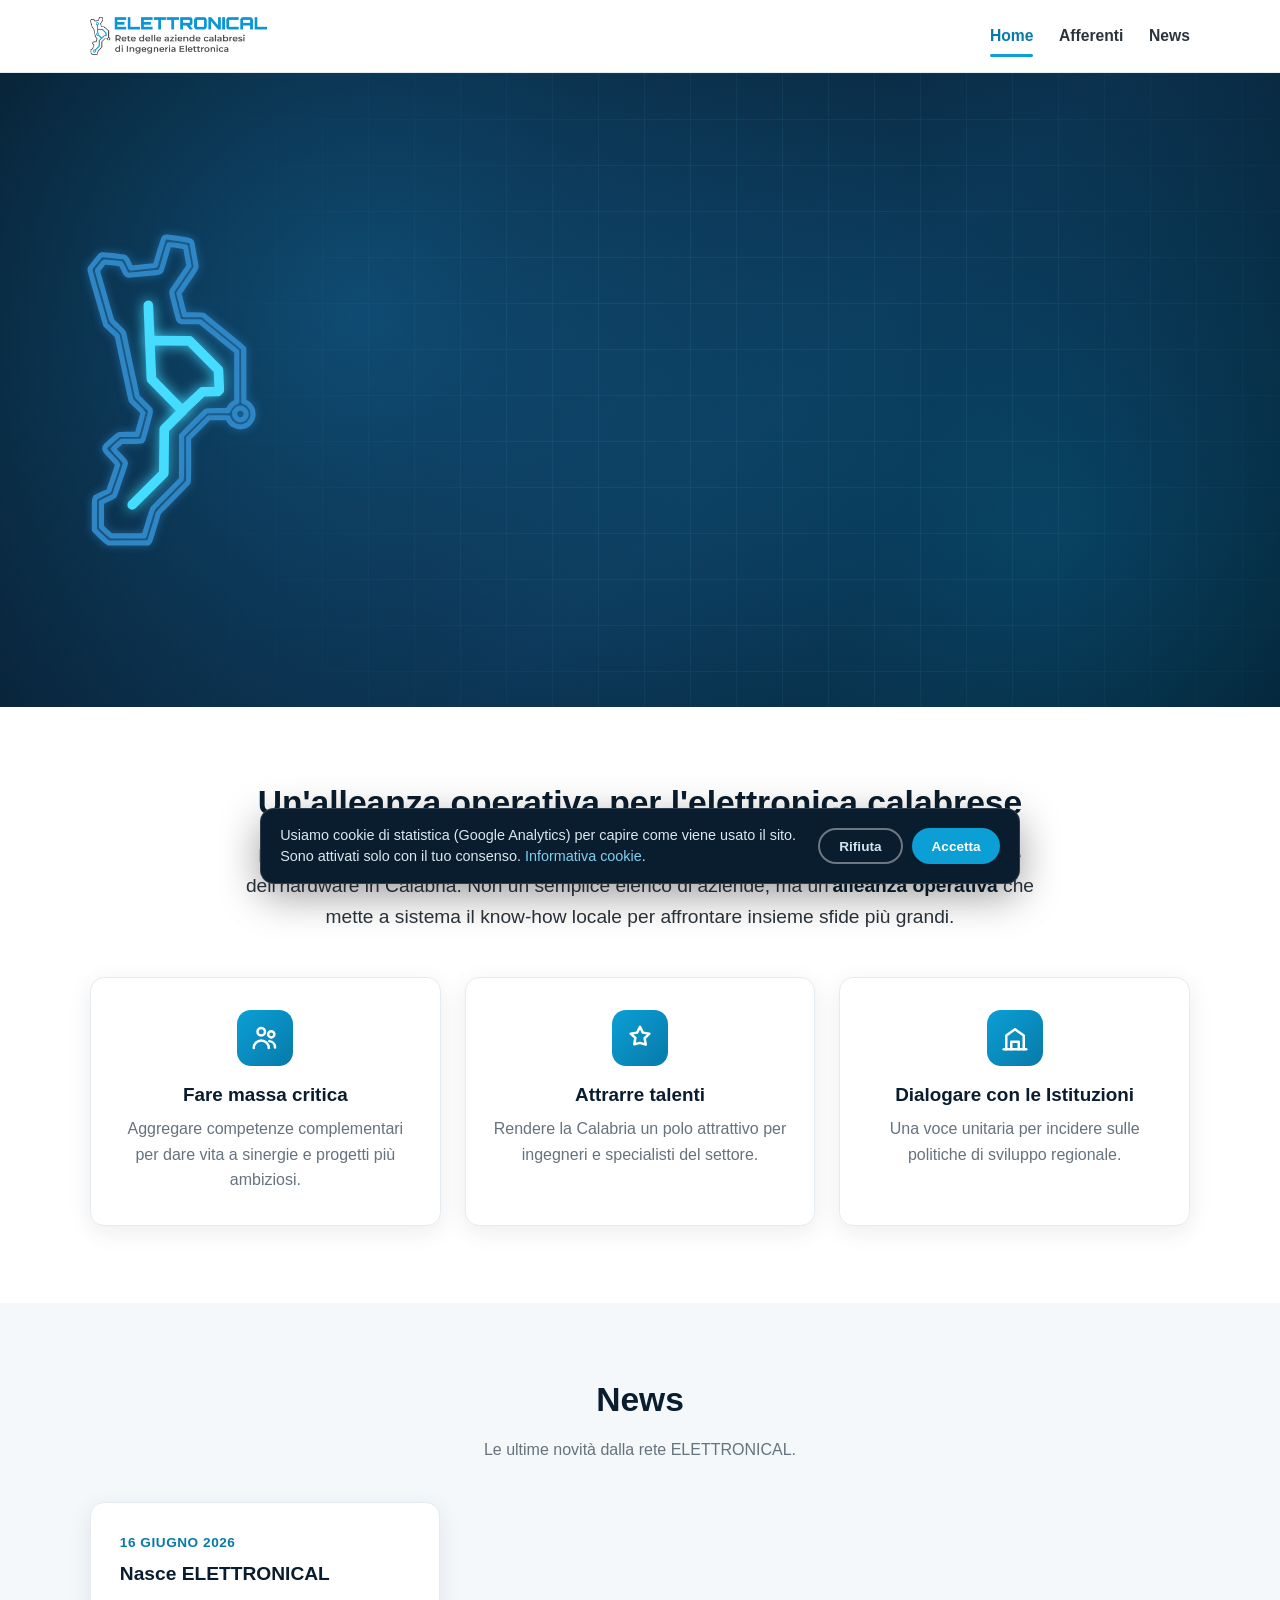
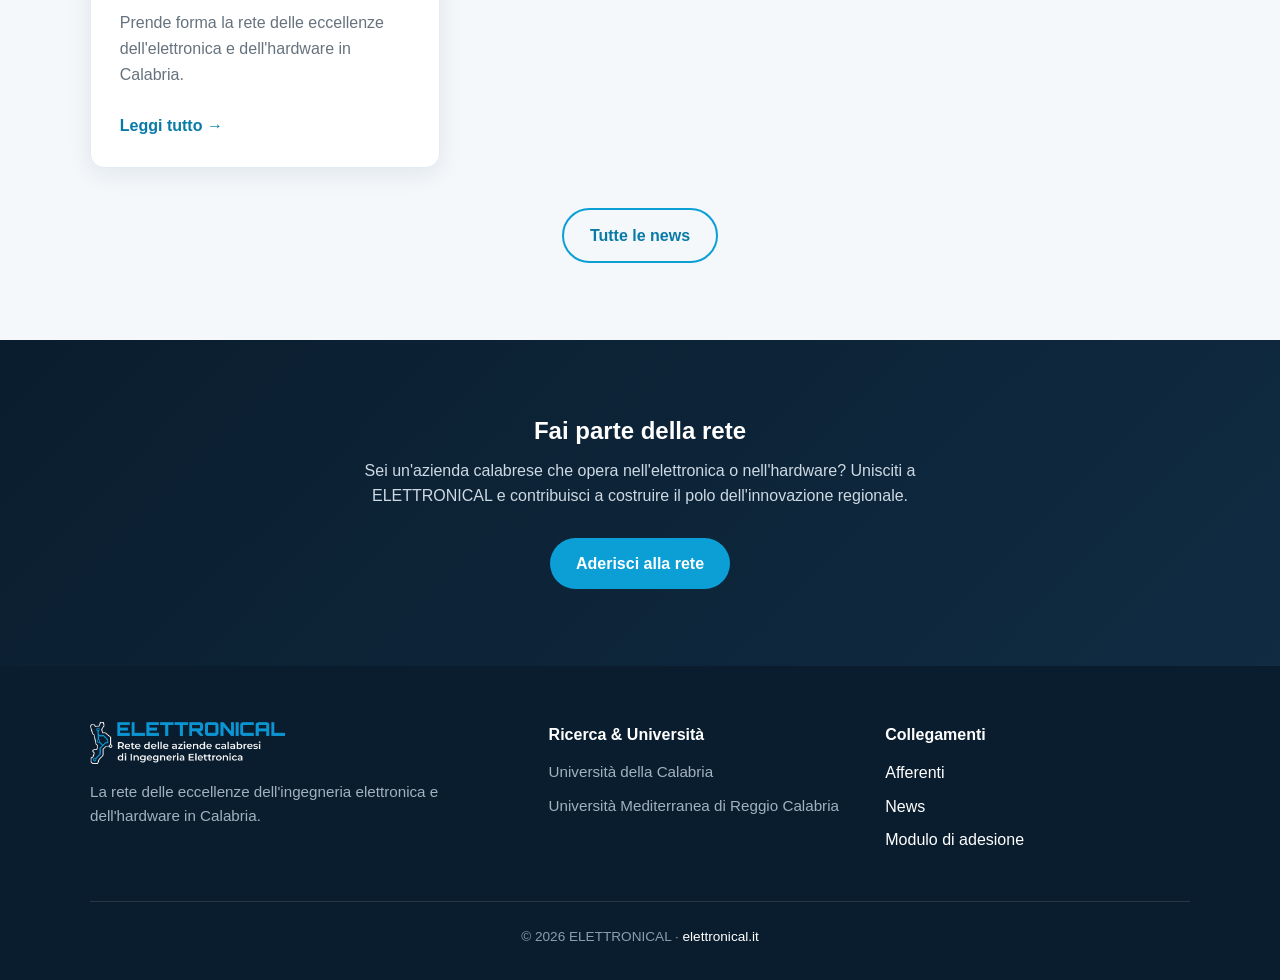
==== commit f6363c18: "Consenso cookie: GA4 caricato solo dopo accettazione + pagina informativa - consent.js: banner Accet" ====
--- a/index.html
+++ b/index.html
@@ -3,10 +3,13 @@
 <head>
   <meta charset="UTF-8">
   <meta name="viewport" content="width=device-width, initial-scale=1.0">
+  <meta name="google-site-verification" content="JjXoKz6VC5_YbBSyDlJ2VSI2y-L98gkP0OsL78MqKFg">
+  <!-- Consenso cookie -> carica Google Analytics solo dopo l'accettazione -->
+  <script src="consent.js?v=1" defer></script>
   <title>ELETTRONICAL — La rete delle aziende calabresi di Ingegneria Elettronica</title>
   <meta name="description" content="ELETTRONICAL è la rete strategica che unisce le eccellenze dell'ingegneria elettronica e dell'hardware in Calabria: massa critica, talenti e dialogo con le Istituzioni.">
   <link rel="icon" type="image/png" href="assets/favicon.png">
-  <link rel="stylesheet" href="style.css?v=3">
+  <link rel="stylesheet" href="style.css?v=4">
   <meta property="og:title" content="ELETTRONICAL — La rete dell'elettronica calabrese">
   <meta property="og:description" content="La rete delle eccellenze dell'ingegneria elettronica e dell'hardware in Calabria.">
   <meta property="og:image" content="assets/og-banner.png">
--- a/style.css
+++ b/style.css
@@ -330,3 +330,27 @@
   .hero__tagline { transition: none; }
   .hero.is-nodes .hero__icon { animation: none; }
 }
+
+/* ===========================================================================
+   Banner consenso cookie
+   =========================================================================== */
+.cookie-banner {
+  position: fixed; left: 16px; right: 16px; bottom: 16px; z-index: 1200;
+  max-width: 760px; margin: 0 auto;
+  background: var(--navy); color: #dbe7f0;
+  border: 1px solid rgba(255, 255, 255, .14); border-radius: 14px;
+  box-shadow: 0 12px 40px rgba(0, 0, 0, .38);
+  padding: 1rem 1.2rem;
+  display: flex; align-items: center; gap: 1rem; flex-wrap: wrap;
+  font-size: .9rem; line-height: 1.45;
+}
+.cookie-banner__text { flex: 1; min-width: 240px; }
+.cookie-banner__text a { color: #7fd0ef; }
+.cookie-banner__actions { display: flex; gap: .6rem; flex-shrink: 0; }
+.cookie-banner .btn { padding: .55rem 1.2rem; font-size: .85rem; }
+.cookie-banner .btn-outline { color: #cfe6f2; border-color: rgba(255, 255, 255, .4); }
+.cookie-banner .btn-outline:hover { background: rgba(255, 255, 255, .16); color: #fff; }
+@media (max-width: 520px) {
+  .cookie-banner { flex-direction: column; align-items: stretch; }
+  .cookie-banner__actions { justify-content: flex-end; }
+}
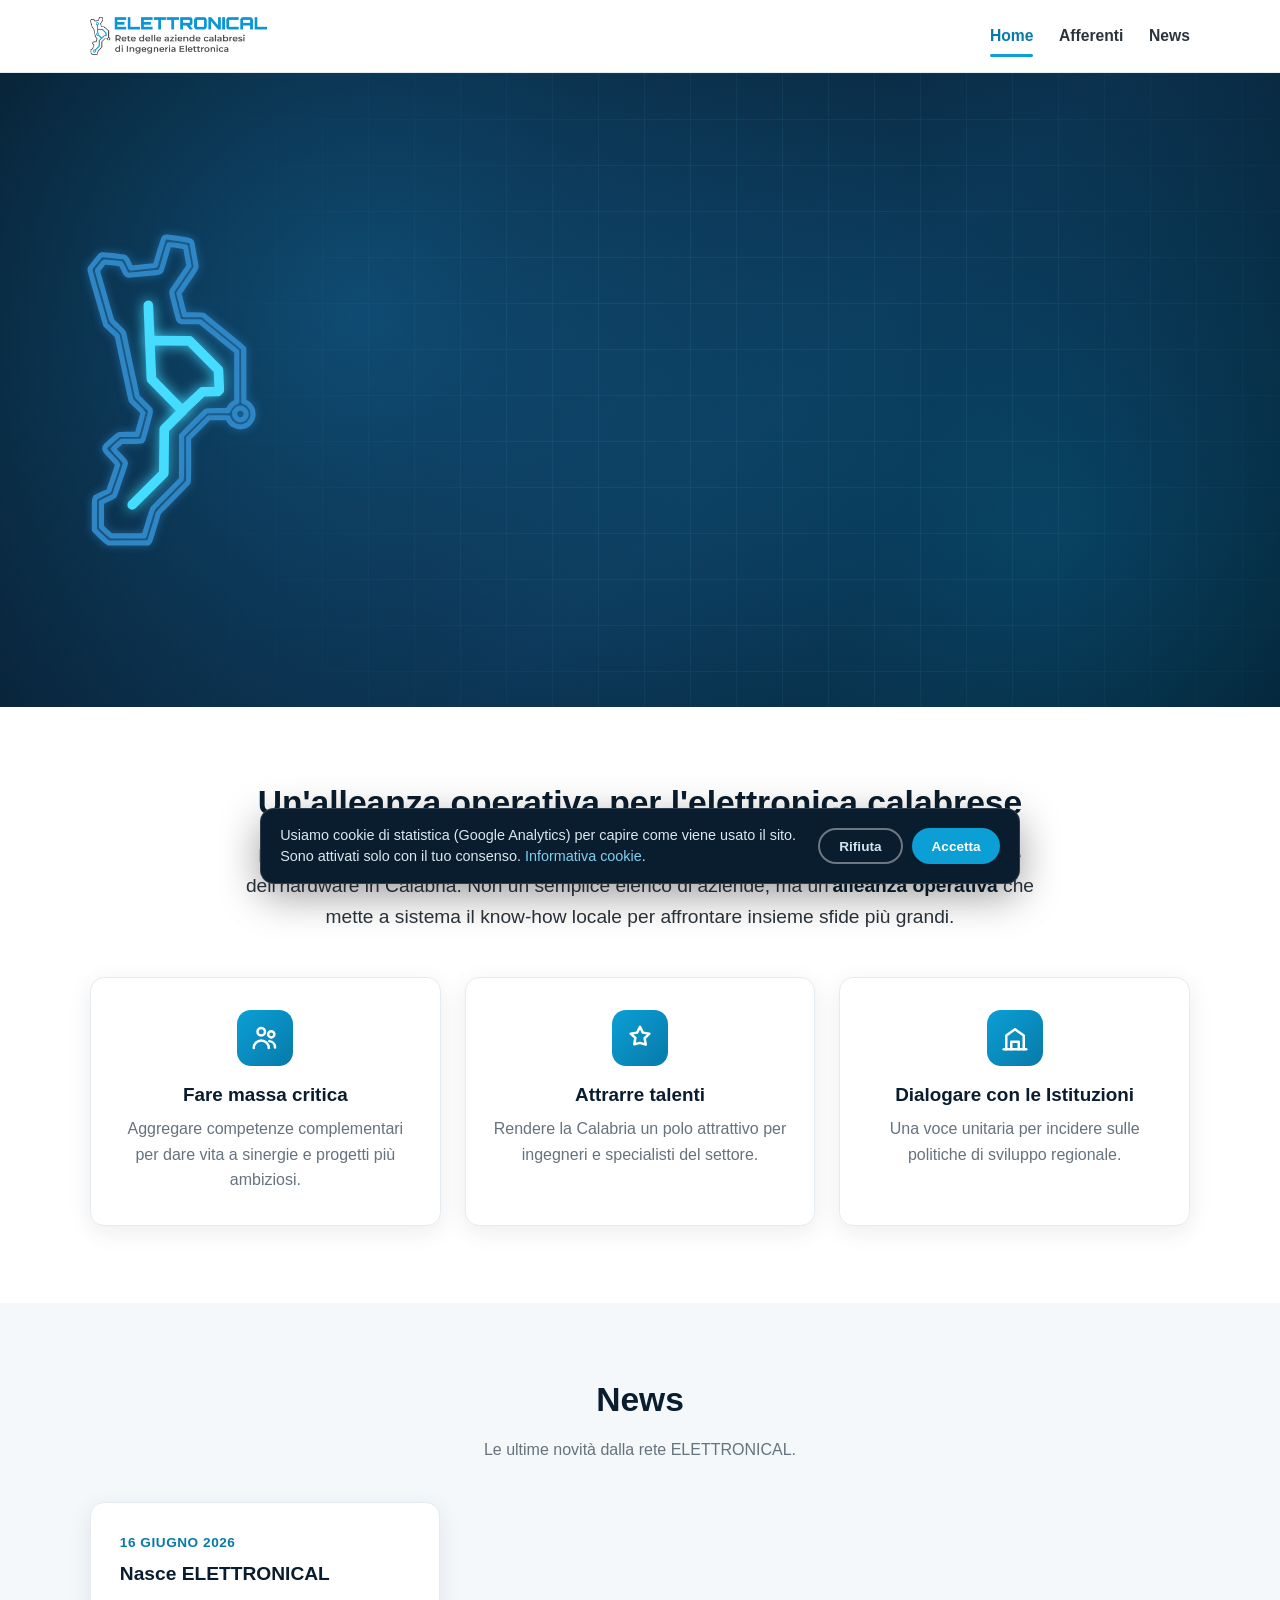
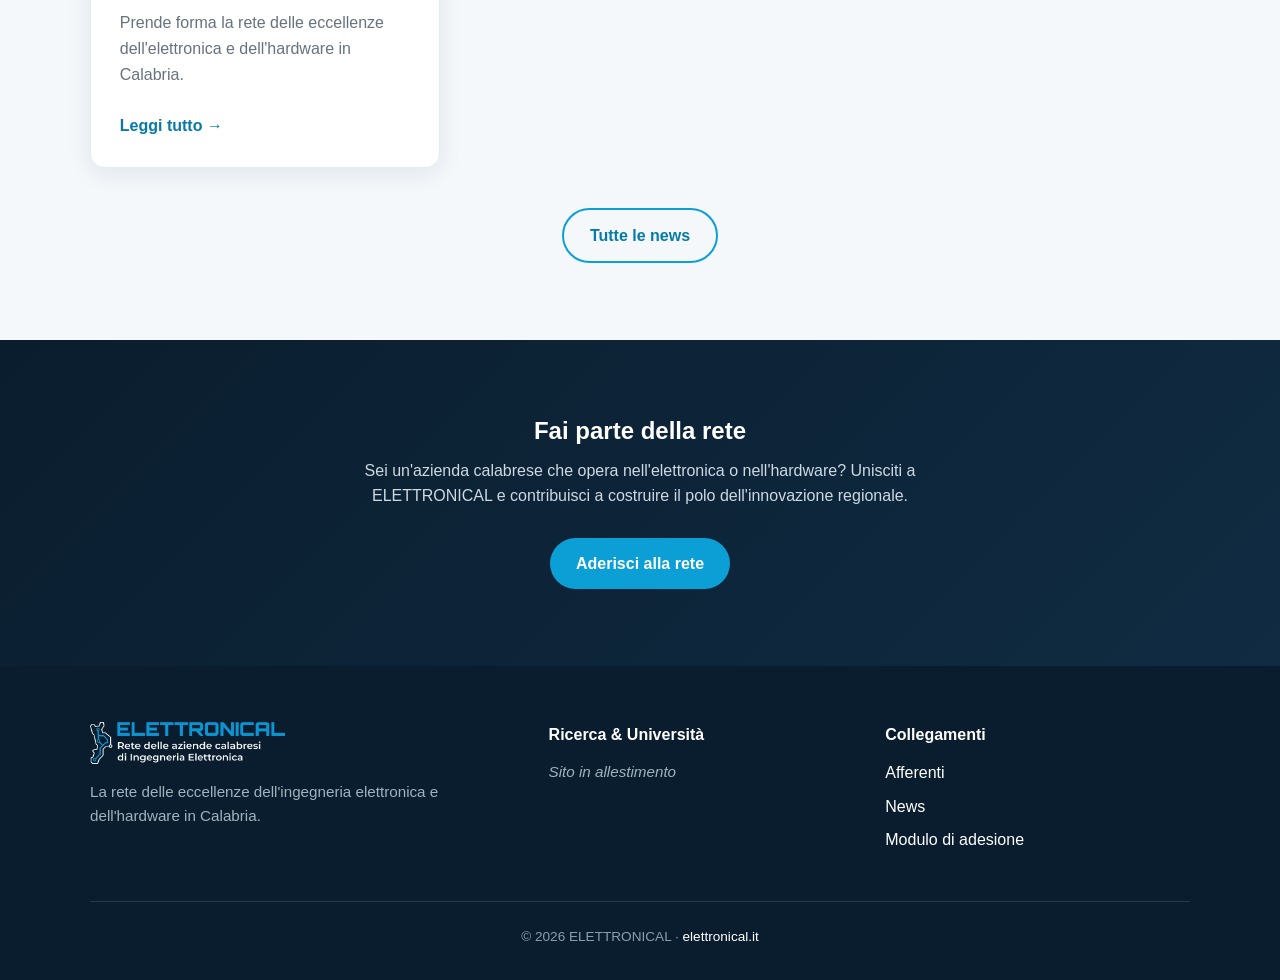
==== commit 29530a87: "Rimuove temporaneamente i riferimenti ai due Atenei; 'Sito in allestimento' Footer (4 pagine): al po" ====
--- a/index.html
+++ b/index.html
@@ -118,8 +118,7 @@
         </div>
         <div>
           <h4>Ricerca &amp; Università</h4>
-          <p>Università della Calabria</p>
-          <p>Università Mediterranea di Reggio Calabria</p>
+          <p><em>Sito in allestimento</em></p>
         </div>
         <div>
           <h4>Collegamenti</h4>
